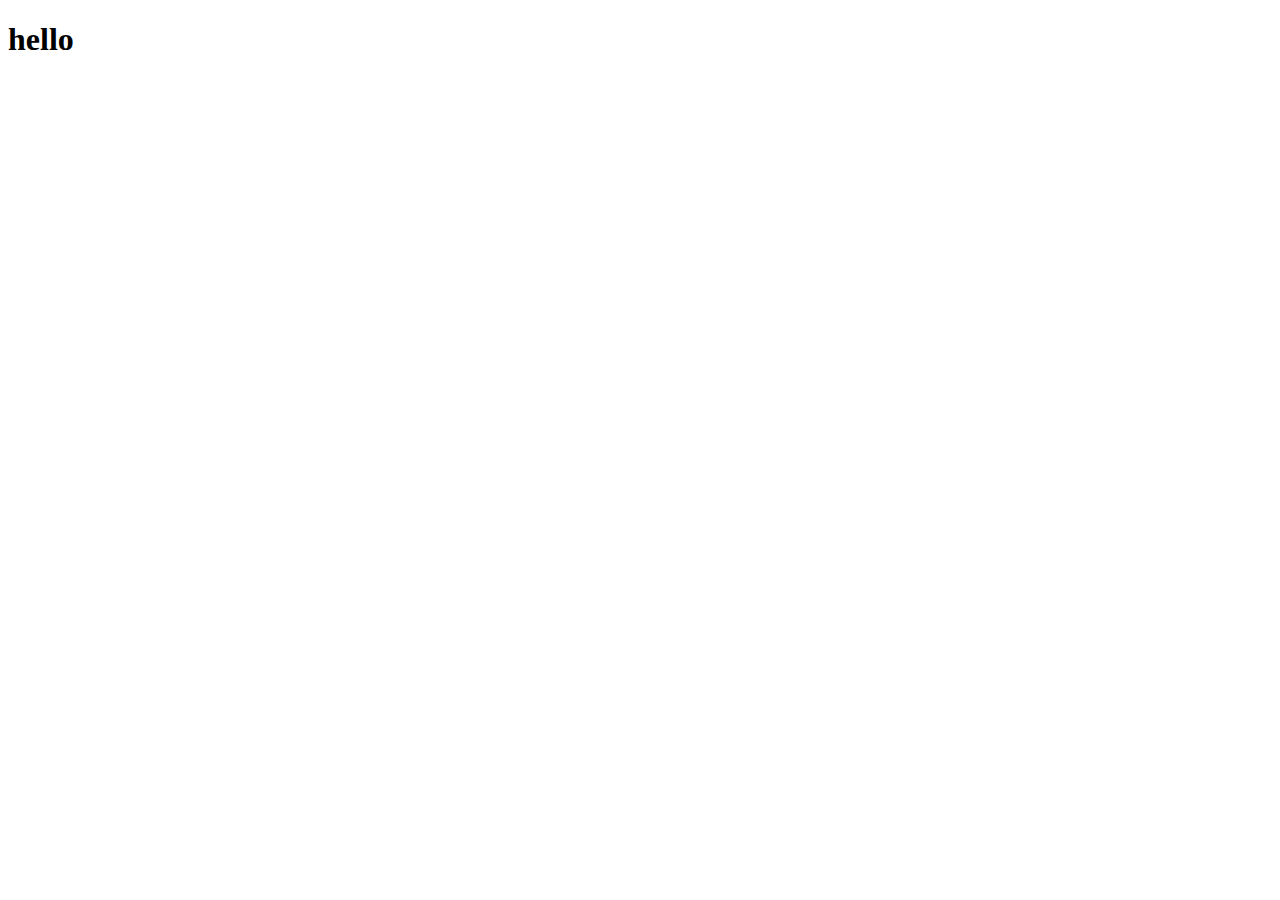
==== index.html @ ef029a80 "add" ====
<!DOCTYPE html>
<html lang="en">
  <head>
    <meta charset="UTF-8" />
    <meta http-equiv="X-UA-Compatible" content="IE=edge" />
    <meta name="viewport" content="width=device-width, initial-scale=1.0" />
    <title>Document</title>
  </head>
  <body>
    <h1>hello</h1>
  </body>
</html>
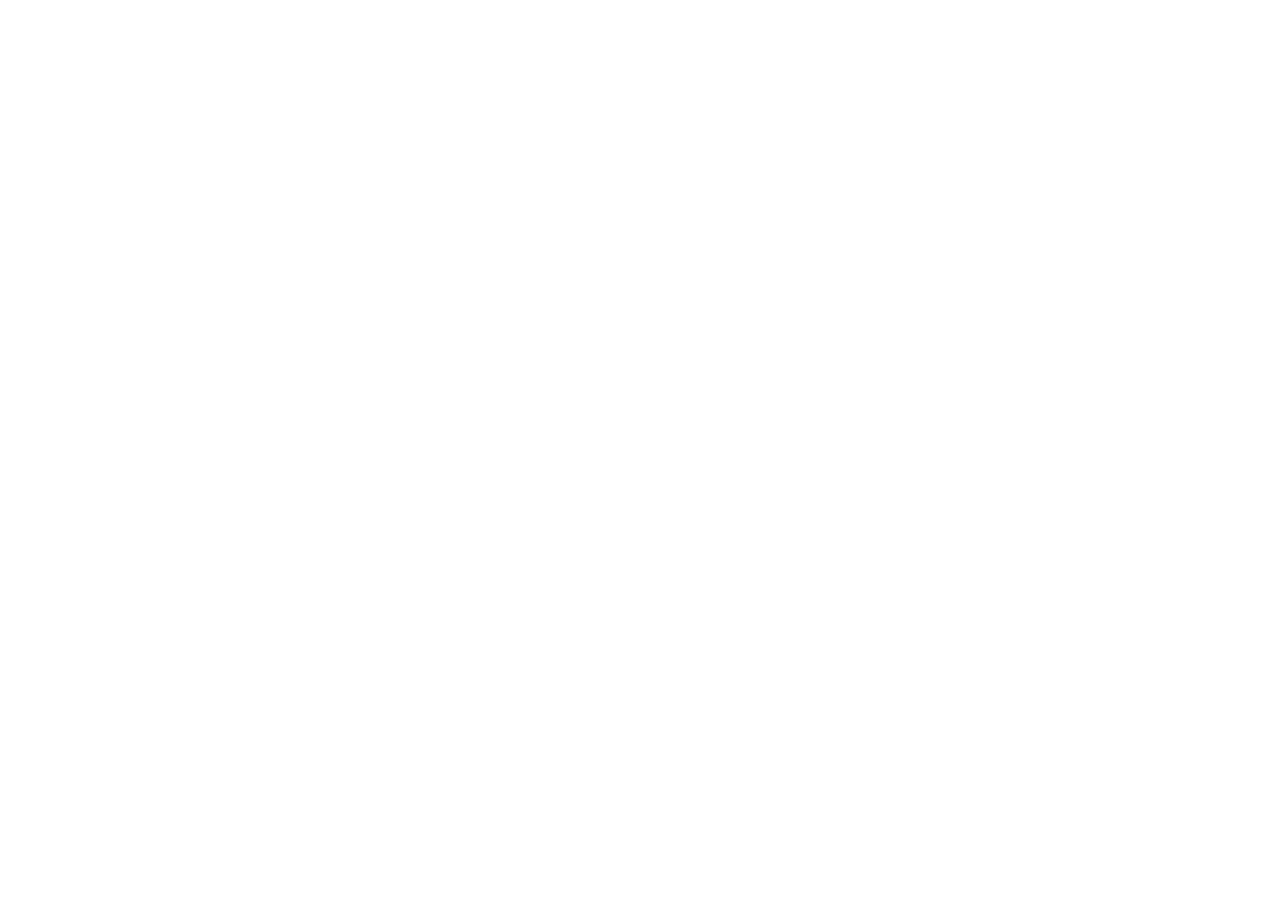
==== commit ef925814: "added" ====
--- a/index.html
+++ b/index.html
@@ -5,8 +5,11 @@
     <meta http-equiv="X-UA-Compatible" content="IE=edge" />
     <meta name="viewport" content="width=device-width, initial-scale=1.0" />
     <title>Document</title>
+    <link rel="stylesheet" href="/css/style.css" />
+    <link
+      href="https://fonts.googleapis.com/css2?family=Montserrat:wght@400;500;600;700&family=Roboto:wght@400;700&family=The+Nautigal:wght@700&display=swap"
+      rel="stylesheet"
+    />
   </head>
-  <body>
-    <h1>hello</h1>
-  </body>
+  <body></body>
 </html>
--- a/css/style.css
+++ b/css/style.css
@@ -0,0 +1,32 @@
+* {
+  margin: 0;
+  padding: 0;
+  box-sizing: border-box;
+}
+body {
+  font-family: "Montserrat", sans-serif;
+}
+.container {
+  max-width: 80%;
+}
+.flex-container {
+  display: flex;
+}
+.flex-item {
+  width: 100%;
+}
+
+@media only screen and (min-width: 768px) {
+  .flex-item {
+    width: 50%;
+  }
+}
+@media only screen and (min-width: 1024px) {
+  /*Big smartphones [426px -> 600px]*/
+  .container {
+    max-width: 900px;
+  }
+  .flex-item {
+    width: 33.3333%;
+  }
+}
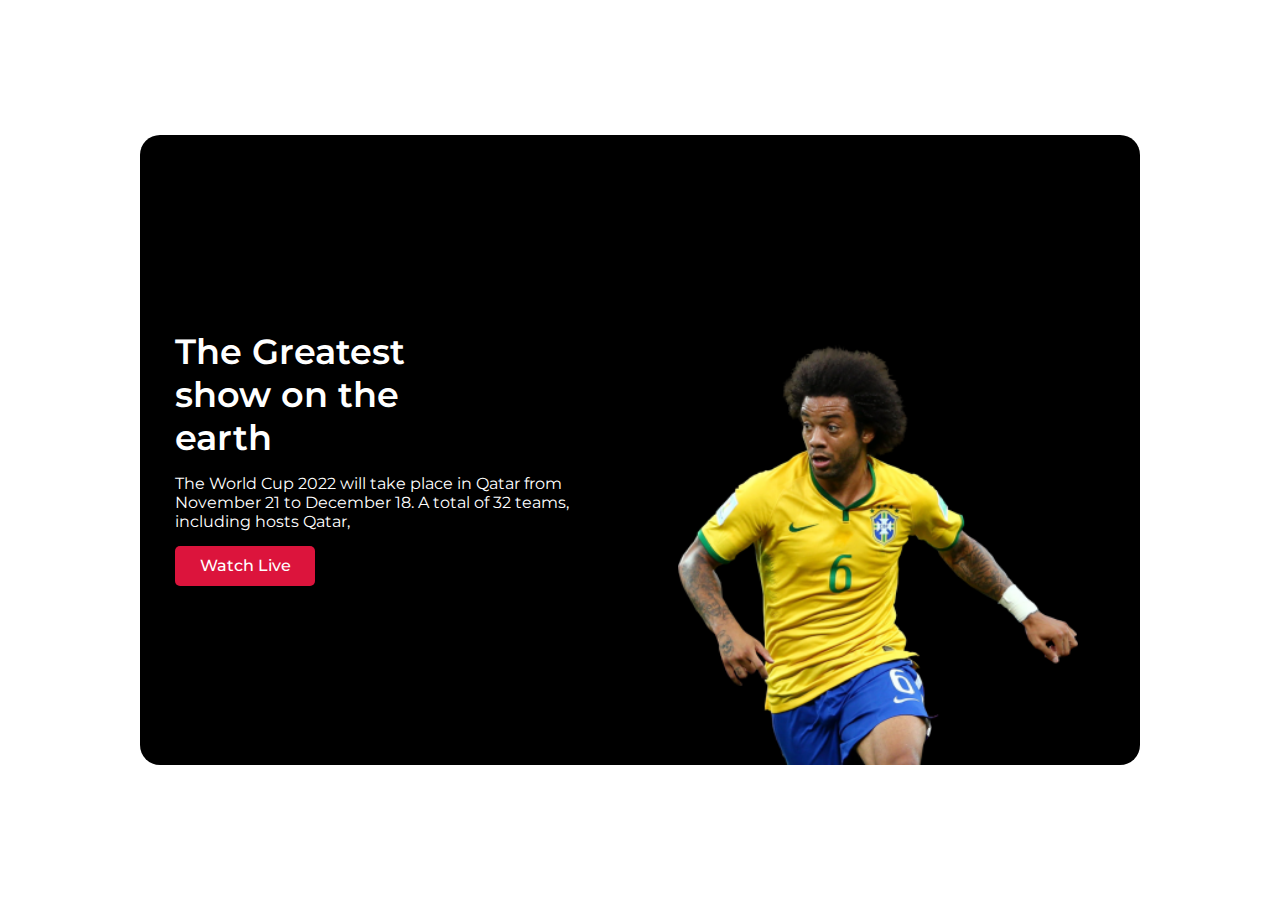
==== commit 30d62c68: "add" ====
--- a/index.html
+++ b/index.html
@@ -5,11 +5,48 @@
     <meta http-equiv="X-UA-Compatible" content="IE=edge" />
     <meta name="viewport" content="width=device-width, initial-scale=1.0" />
     <title>Document</title>
-    <link rel="stylesheet" href="/css/style.css" />
+    <link rel="stylesheet" href="./css/style.css" />
     <link
       href="https://fonts.googleapis.com/css2?family=Montserrat:wght@400;500;600;700&family=Roboto:wght@400;700&family=The+Nautigal:wght@700&display=swap"
       rel="stylesheet"
     />
+    <link
+      rel="stylesheet"
+      href="https://cdnjs.cloudflare.com/ajax/libs/font-awesome/6.1.1/css/all.min.css"
+      integrity="sha512-KfkfwYDsLkIlwQp6LFnl8zNdLGxu9YAA1QvwINks4PhcElQSvqcyVLLD9aMhXd13uQjoXtEKNosOWaZqXgel0g=="
+      crossorigin="anonymous"
+      referrerpolicy="no-referrer"
+    />
   </head>
-  <body></body>
+  <body>
+    <section class="banner-section">
+      <div class="container">
+        <div class="hero-section">
+          <div class="flex-container">
+            <div class="banner-left">
+              <h1>
+                The Greatest <br />
+                show on the <br />
+                earth
+              </h1>
+              <p>
+                The World Cup 2022 will take place in Qatar from November 21 to
+                December 18. A total of 32 teams, including hosts Qatar,
+              </p>
+              <a href="#" class="banner-btn"
+                >Watch Live
+                <span class="btn-arrow"
+                  ><i class="fa-solid fa-arrow-right"></i></span
+              ></a>
+            </div>
+            <div class="banner-right">
+              <div class="banner-img">
+                <img src="./assets/Banner Image.png" alt="" />
+              </div>
+            </div>
+          </div>
+        </div>
+      </div>
+    </section>
+  </body>
 </html>
--- a/css/style.css
+++ b/css/style.css
@@ -8,25 +8,135 @@
 }
 .container {
   max-width: 80%;
+  margin: 0 auto;
 }
-.flex-container {
+.hero-section .flex-container {
   display: flex;
+  flex-wrap: wrap;
+  height: 100%;
 }
 .flex-item {
   width: 100%;
 }
-
+.hero-section {
+  background: #000;
+  color: #fff;
+  height: 95vh;
+  border-radius: 8px;
+}
+.banner-left {
+  padding: 10px;
+  text-align: center;
+  margin-top: 15px;
+}
+.banner-btn {
+  width: 140px;
+  height: 40px;
+  background: crimson;
+  color: #fff;
+  font-weight: 500;
+  border: none;
+  border-radius: 5px;
+  padding: 8px 35px;
+  text-align: center;
+  text-decoration: none;
+  line-height: 40px;
+  outline: none;
+  transition: 0.5s;
+}
+.banner-btn:hover {
+  background: rgba(43, 42, 42, 0.849);
+}
+.btn-arrow i {
+  transition: 0.5s;
+}
+.banner-btn:hover .btn-arrow i {
+  transform: translateX(5px);
+}
+.banner-left p {
+  color: #fff;
+  font-size: 16px;
+  font-weight: 400;
+  padding: 10px 0;
+}
+.banner-right {
+  margin: 0 auto;
+  display: flex;
+  align-items: flex-end;
+}
+.banner-img img {
+  width: 250px;
+  margin-bottom: -4px;
+  overflow: hidden;
+}
 @media only screen and (min-width: 768px) {
   .flex-item {
     width: 50%;
   }
+  .hero-section .flex-container {
+    height: 100%;
+    flex-wrap: nowrap;
+  }
+  .hero-section {
+    height: 70vh;
+    border-radius: 20px;
+  }
+  .banner-left {
+    display: flex;
+    justify-content: center;
+    flex-direction: column;
+    text-align: left;
+    width: 50%;
+  }
+  .banner-left h1 {
+    color: #fff;
+    font-size: 35px;
+    font-weight: 600;
+  }
+  .banner-left p {
+    color: #fff;
+    font-size: 16px;
+    font-weight: 400;
+    padding: 15px 0;
+  }
+  .banner-img img {
+    width: 280px;
+  }
+  .hero-section {
+    display: flex;
+    align-items: center;
+    padding: 0px 25px;
+  }
+  .banner-btn {
+    padding: 0;
+  }
+  .banner-section {
+    display: flex;
+    align-items: center;
+    justify-content: center;
+    height: 100vh;
+  }
 }
-@media only screen and (min-width: 1024px) {
-  /*Big smartphones [426px -> 600px]*/
+@media only screen and (min-width: 1200px) {
   .container {
-    max-width: 900px;
+    max-width: 1000px;
   }
   .flex-item {
     width: 33.3333%;
   }
+  .hero-section .hero-section {
+    height: 100%;
+    display: flex;
+    align-items: center;
+    padding: 0px 30px;
+  }
+  .banner-section {
+    display: flex;
+    align-items: center;
+    justify-content: center;
+    height: 100vh;
+  }
+  .banner-img img {
+    width: 400px;
+  }
 }
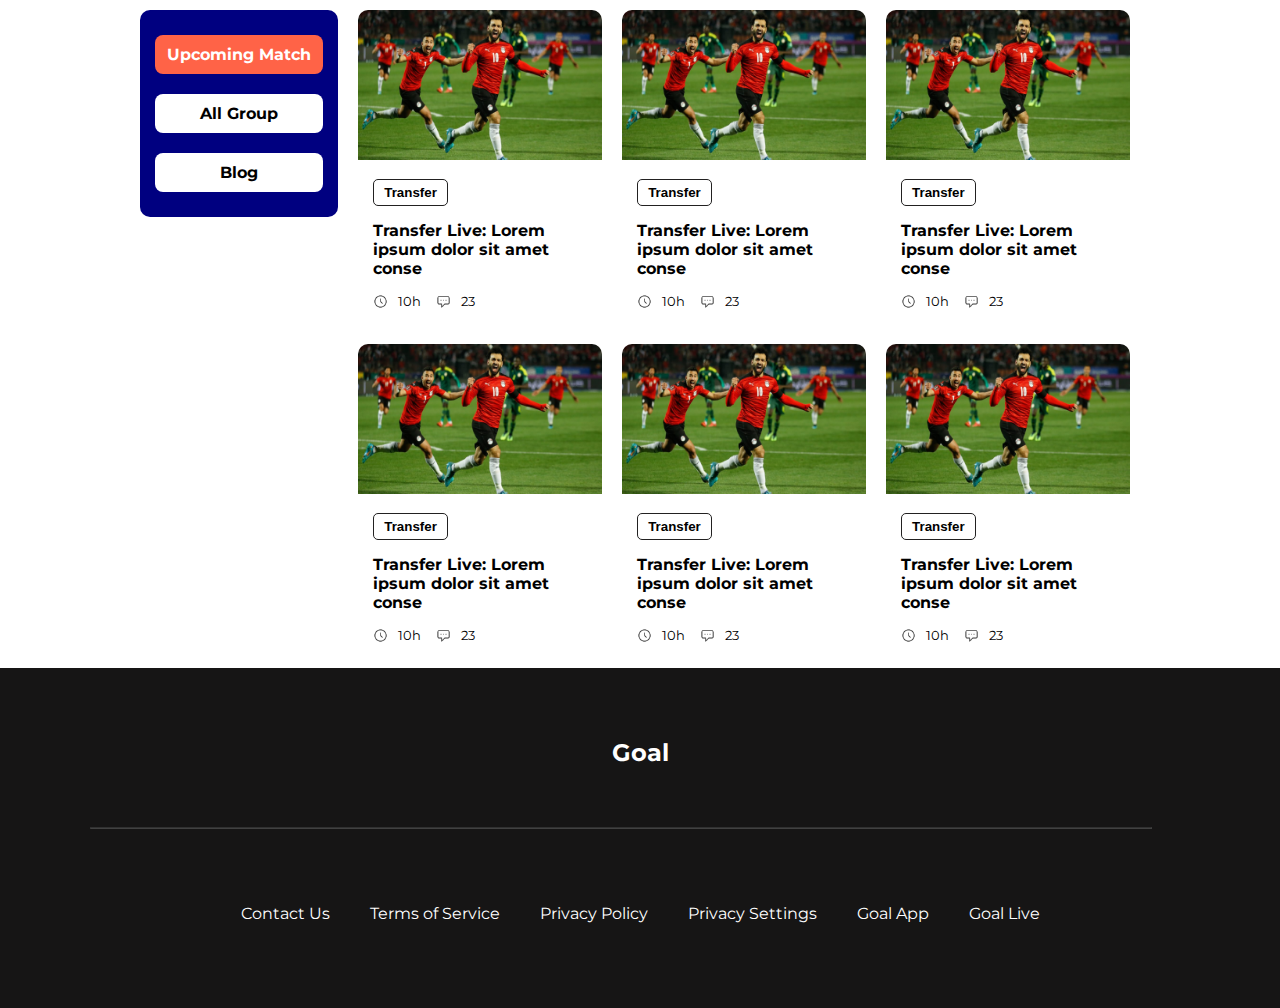
==== commit c51fdcc8: "added" ====
--- a/index.html
+++ b/index.html
@@ -10,43 +10,159 @@
       href="https://fonts.googleapis.com/css2?family=Montserrat:wght@400;500;600;700&family=Roboto:wght@400;700&family=The+Nautigal:wght@700&display=swap"
       rel="stylesheet"
     />
-    <link
-      rel="stylesheet"
-      href="https://cdnjs.cloudflare.com/ajax/libs/font-awesome/6.1.1/css/all.min.css"
-      integrity="sha512-KfkfwYDsLkIlwQp6LFnl8zNdLGxu9YAA1QvwINks4PhcElQSvqcyVLLD9aMhXd13uQjoXtEKNosOWaZqXgel0g=="
-      crossorigin="anonymous"
-      referrerpolicy="no-referrer"
-    />
   </head>
   <body>
-    <section class="banner-section">
-      <div class="container">
-        <div class="hero-section">
-          <div class="flex-container">
-            <div class="banner-left">
-              <h1>
-                The Greatest <br />
-                show on the <br />
-                earth
-              </h1>
-              <p>
-                The World Cup 2022 will take place in Qatar from November 21 to
-                December 18. A total of 32 teams, including hosts Qatar,
-              </p>
-              <a href="#" class="banner-btn"
-                >Watch Live
-                <span class="btn-arrow"
-                  ><i class="fa-solid fa-arrow-right"></i></span
-              ></a>
+    <section class="section-main container">
+      <div class="select-btn-container flex-container">
+        <div class="flex-item">
+          <a href="/Assignment2/page.html" class="btn active">Upcoming Match</a>
+        </div>
+        <div class="flex-item">
+          <a  href="#" class="btn">All Group</a>
+        </div>
+        <div class="flex-item">
+          <a  href="#"  class="btn">Blog</a>
+        </div>
+      </div>
+      <div class="flex-container card-container">
+        <div class="flex-item">
+          <div class="card">
+            <img src="./assets/Blog Image.png" alt="">
+            <div class="card-details">
+              <button>Transfer</button>
+              <h4>Transfer Live: Lorem ipsum dolor sit amet conse </h4>
+              
+              <div class="card-icons flex-container">
+                <div class="icon">
+                  <img src="./assets/Time Icon.png" alt="">
+                  <span>10h</span>
+                </div>
+                <div class="icon">
+                  <img src="./assets/Chat Icon.png" alt="">
+                  <span>23</span>
+                </div>
+              </div>
             </div>
-            <div class="banner-right">
-              <div class="banner-img">
-                <img src="./assets/Banner Image.png" alt="" />
+          </div>
+        </div>
+        <div class="flex-item">
+          <div class="card">
+            <img src="./assets/Blog Image.png" alt="">
+            <div class="card-details">
+              <button>Transfer</button>
+              <h4>Transfer Live: Lorem ipsum dolor sit amet conse </h4>
+              
+              <div class="card-icons flex-container">
+                <div class="icon">
+                  <img src="./assets/Time Icon.png" alt="">
+                  <span>10h</span>
+                </div>
+                <div class="icon">
+                  <img src="./assets/Chat Icon.png" alt="">
+                  <span>23</span>
+                </div>
+              </div>
+            </div>
+          </div>
+        </div>
+        <div class="flex-item">
+          <div class="card">
+            <img src="./assets/Blog Image.png" alt="">
+            <div class="card-details">
+              <button>Transfer</button>
+              <h4>Transfer Live: Lorem ipsum dolor sit amet conse </h4>
+              
+              <div class="card-icons flex-container">
+                <div class="icon">
+                  <img src="./assets/Time Icon.png" alt="">
+                  <span>10h</span>
+                </div>
+                <div class="icon">
+                  <img src="./assets/Chat Icon.png" alt="">
+                  <span>23</span>
+                </div>
+              </div>
+            </div>
+          </div>
+        </div>
+        <div class="flex-item">
+          <div class="card">
+            <img src="./assets/Blog Image.png" alt="">
+            <div class="card-details">
+              <button>Transfer</button>
+              <h4>Transfer Live: Lorem ipsum dolor sit amet conse </h4>
+              
+              <div class="card-icons flex-container">
+                <div class="icon">
+                  <img src="./assets/Time Icon.png" alt="">
+                  <span>10h</span>
+                </div>
+                <div class="icon">
+                  <img src="./assets/Chat Icon.png" alt="">
+                  <span>23</span>
+                </div>
+              </div>
+            </div>
+          </div>
+        </div>
+        <div class="flex-item">
+          <div class="card">
+            <img src="./assets/Blog Image.png" alt="">
+            <div class="card-details">
+              <button>Transfer</button>
+              <h4>Transfer Live: Lorem ipsum dolor sit amet conse </h4>
+              
+              <div class="card-icons flex-container">
+                <div class="icon">
+                  <img src="./assets/Time Icon.png" alt="">
+                  <span>10h</span>
+                </div>
+                <div class="icon">
+                  <img src="./assets/Chat Icon.png" alt="">
+                  <span>23</span>
+                </div>
+              </div>
+            </div>
+          </div>
+        </div>
+        <div class="flex-item">
+          <div class="card">
+            <img src="./assets/Blog Image.png" alt="">
+            <div class="card-details">
+              <button>Transfer</button>
+              <h4>Transfer Live: Lorem ipsum dolor sit amet conse </h4>
+              
+              <div class="card-icons flex-container">
+                <div class="icon">
+                  <img src="./assets/Time Icon.png" alt="">
+                  <span>10h</span>
+                </div>
+                <div class="icon">
+                  <img src="./assets/Chat Icon.png" alt="">
+                  <span>23</span>
+                </div>
               </div>
             </div>
           </div>
         </div>
       </div>
+      <div class="view-all-btn">
+        <a  href="#" class="btn active">View All</a>
+      </div>
     </section>
+    <footer class="footer-section">
+      <div>
+        <h2 class="footer-title">Goal</h2>
+      </div>
+      <hr>
+      <div class="footer-menu flex-container container">
+        <a href="#">Contact Us</a>
+        <a href="#">Terms of Service</a>
+        <a href="#">Privacy Policy</a>
+        <a href="#">Privacy Settings</a>
+        <a href="#">Goal App</a>
+        <a href="#">Goal Live</a>
+      </div>
+    </footer>
   </body>
 </html>
--- a/css/style.css
+++ b/css/style.css
@@ -8,115 +8,201 @@
 }
 .container {
   max-width: 80%;
-  margin: 0 auto;
-}
-.hero-section .flex-container {
+  margin: auto;
+}
+.flex-container {
   display: flex;
   flex-wrap: wrap;
-  height: 100%;
 }
 .flex-item {
   width: 100%;
 }
-.hero-section {
-  background: #000;
+
+/* styles for selected btns  */
+.select-btn-container {
+  margin-bottom: 20px;
+}
+
+.select-btn-container .flex-item {
+  text-align: center;
+} 
+
+a , button {
+  cursor: pointer;
+  text-decoration: none;
+}
+
+.btn {
+  padding: 10px 40px;
+  border-radius: 8px;
+  border: none;
+  display: inline-block;
+  margin: 3px 0;
+  font-weight: 700;
+  color: black;
+}
+
+/* styles for card  */
+.card {
+  padding: 10px;
+}
+
+.card img {
+  width: 100%;
+  border-top-left-radius: 10px;
+  border-top-right-radius: 10px;
+  height: 150px;
+}
+
+.card-details {
+  padding: 15px;
+}
+
+.card button {
+  padding: 5px 10px;
+  border: 1px solid rgb(34, 33, 33);
+  border-radius: 5px;
+  background: transparent;
+  font-weight: 700;
+}
+
+.card h4 {
+  font-weight: 700;
+  margin: 15px 0;
+}
+
+.card span {
+  font-size: 13px;
+  margin-left: 10px;
+}
+
+.btn.active {
+  background: tomato;
   color: #fff;
-  height: 95vh;
-  border-radius: 8px;
-}
-.banner-left {
+}
+
+.card-icons img {
+  width: 15px;
+  height: auto;
+}
+
+.icon {
+  display: flex;
+  align-items: center;
+  margin-right: 15px;
+}
+
+/* styles for view-all-btn   */
+.view-all-btn {
+  display: none;
+  text-align: center;
+  margin: 40px 0;
+}
+
+.view-all-btn .btn {
+  padding: 15px 30px;
+}
+
+
+/* styles for footer-section */
+.footer-section {
+  background: rgb(22, 21, 21);
+  color: #fff;
+}
+
+.footer-section hr {
+  width: 90%;
+  margin: auto;
+  opacity: 0.2;
+}
+
+.footer-title {
+  font-weight: 700;
+  text-align: center;
+  padding: 20px 0;
+}
+
+.footer-menu {
+  justify-content: center;
+  flex-direction: column;
+  text-align: center;
+  padding: 20px 0;
+}
+
+.footer-menu a {
+  color: #fff;
+  padding: 15px 0;
+}
+
+
+/* styles for website2 card */
+
+.card2 {
   padding: 10px;
-  text-align: center;
-  margin-top: 15px;
-}
-.banner-btn {
-  width: 140px;
-  height: 40px;
-  background: crimson;
-  color: #fff;
-  font-weight: 500;
-  border: none;
-  border-radius: 5px;
-  padding: 8px 35px;
-  text-align: center;
-  text-decoration: none;
-  line-height: 40px;
-  outline: none;
-  transition: 0.5s;
-}
-.banner-btn:hover {
-  background: rgba(43, 42, 42, 0.849);
-}
-.btn-arrow i {
-  transition: 0.5s;
-}
-.banner-btn:hover .btn-arrow i {
-  transform: translateX(5px);
-}
-.banner-left p {
-  color: #fff;
-  font-size: 16px;
-  font-weight: 400;
-  padding: 10px 0;
-}
-.banner-right {
-  margin: 0 auto;
-  display: flex;
-  align-items: flex-end;
-}
-.banner-img img {
-  width: 250px;
-  margin-bottom: -4px;
-  overflow: hidden;
-}
+  display: flex;
+  align-items: center;
+  justify-content: center;
+}
+
+.card2-container {
+  width: 100%;
+}
+
+.card2-top {
+  display: flex;
+  align-items: center;
+  margin-bottom: 15px;
+  justify-content: center;
+}
+
+.card2-top img {
+  width: 90px;
+  height: 100%;
+}
+
+.card2-top span {
+  margin: 0 10px;
+  font-weight: 700;
+}
+
+.card2-details {
+  text-align: center;
+}
+
+.card2-details h4 {
+  margin: 10px 0;
+}
+
+.card2-details p {
+  margin: 10px 0;
+}
+/* media queries for breakpoints */
 @media only screen and (min-width: 768px) {
   .flex-item {
     width: 50%;
   }
-  .hero-section .flex-container {
-    height: 100%;
-    flex-wrap: nowrap;
-  }
-  .hero-section {
-    height: 70vh;
-    border-radius: 20px;
-  }
-  .banner-left {
-    display: flex;
-    justify-content: center;
-    flex-direction: column;
-    text-align: left;
-    width: 50%;
-  }
-  .banner-left h1 {
-    color: #fff;
-    font-size: 35px;
-    font-weight: 600;
-  }
-  .banner-left p {
-    color: #fff;
-    font-size: 16px;
-    font-weight: 400;
-    padding: 15px 0;
-  }
-  .banner-img img {
-    width: 280px;
-  }
-  .hero-section {
-    display: flex;
-    align-items: center;
-    padding: 0px 25px;
-  }
-  .banner-btn {
-    padding: 0;
-  }
-  .banner-section {
-    display: flex;
-    align-items: center;
-    justify-content: center;
-    height: 100vh;
-  }
-}
+
+  .select-btn-container .flex-item {
+    width: 33.3333%;
+  }
+
+  .view-all-btn {
+    display: block;
+  }
+
+  .btn {
+    padding: 10px 20px;
+  }
+
+  .footer-menu {
+    flex-direction: row;
+  }
+
+  .footer-menu a {
+    padding: 15px 20px;
+  }
+}
+
 @media only screen and (min-width: 1200px) {
   .container {
     max-width: 1000px;
@@ -124,19 +210,59 @@
   .flex-item {
     width: 33.3333%;
   }
-  .hero-section .hero-section {
-    height: 100%;
+
+  .section-main {
     display: flex;
-    align-items: center;
-    padding: 0px 30px;
-  }
-  .banner-section {
-    display: flex;
-    align-items: center;
-    justify-content: center;
-    height: 100vh;
-  }
-  .banner-img img {
-    width: 400px;
-  }
-}
+  }
+
+  .select-btn-container {
+    width: 200px;
+  }
+
+  .card-container {
+    width: 80%;
+  }
+
+  .view-all-btn {
+    display: none;
+  }
+
+  .select-btn-container .flex-item {
+    width: 100%;
+  }
+
+  .select-btn-container {
+    height: fit-content;
+  }
+
+  .select-btn-container {
+    background-color: navy;
+    margin-top: 10px;
+    border-radius: 10px;
+    padding: 15px;
+    margin-right: 10px;
+  }
+
+  .select-btn-container .btn {
+    width: 100%;
+    margin: 10px 0;
+    padding: 10px 0;
+    width: 100%;
+  }
+
+  .select-btn-container .btn {
+    background-color: #fff;
+  }
+
+  .select-btn-container .btn.btn.active {
+    background: tomato;
+  }
+
+  .footer-section {
+    padding: 50px;
+  }
+
+  .footer-section hr {
+    margin: 40px;
+  }
+}
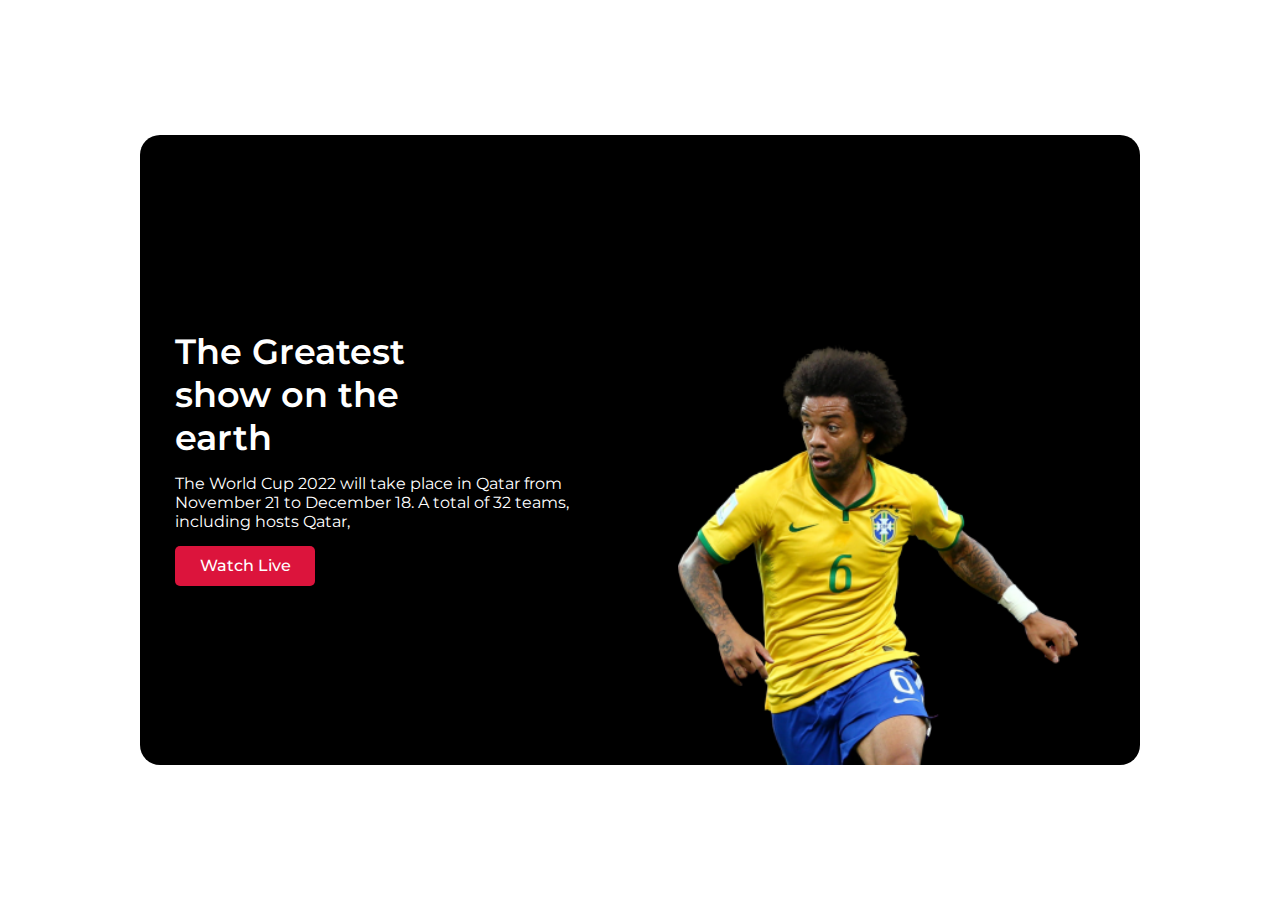
==== commit 6b2b05f5: "added" ====
--- a/index.html
+++ b/index.html
@@ -10,159 +10,43 @@
       href="https://fonts.googleapis.com/css2?family=Montserrat:wght@400;500;600;700&family=Roboto:wght@400;700&family=The+Nautigal:wght@700&display=swap"
       rel="stylesheet"
     />
+    <link
+      rel="stylesheet"
+      href="https://cdnjs.cloudflare.com/ajax/libs/font-awesome/6.1.1/css/all.min.css"
+      integrity="sha512-KfkfwYDsLkIlwQp6LFnl8zNdLGxu9YAA1QvwINks4PhcElQSvqcyVLLD9aMhXd13uQjoXtEKNosOWaZqXgel0g=="
+      crossorigin="anonymous"
+      referrerpolicy="no-referrer"
+    />
   </head>
   <body>
-    <section class="section-main container">
-      <div class="select-btn-container flex-container">
-        <div class="flex-item">
-          <a href="/Assignment2/page.html" class="btn active">Upcoming Match</a>
-        </div>
-        <div class="flex-item">
-          <a  href="#" class="btn">All Group</a>
-        </div>
-        <div class="flex-item">
-          <a  href="#"  class="btn">Blog</a>
-        </div>
-      </div>
-      <div class="flex-container card-container">
-        <div class="flex-item">
-          <div class="card">
-            <img src="./assets/Blog Image.png" alt="">
-            <div class="card-details">
-              <button>Transfer</button>
-              <h4>Transfer Live: Lorem ipsum dolor sit amet conse </h4>
-              
-              <div class="card-icons flex-container">
-                <div class="icon">
-                  <img src="./assets/Time Icon.png" alt="">
-                  <span>10h</span>
-                </div>
-                <div class="icon">
-                  <img src="./assets/Chat Icon.png" alt="">
-                  <span>23</span>
-                </div>
-              </div>
+    <section class="banner-section">
+      <div class="container">
+        <div class="hero-section">
+          <div class="flex-container">
+            <div class="banner-left">
+              <h1>
+                The Greatest <br />
+                show on the <br />
+                earth
+              </h1>
+              <p>
+                The World Cup 2022 will take place in Qatar from November 21 to
+                December 18. A total of 32 teams, including hosts Qatar,
+              </p>
+              <a href="#" class="banner-btn"
+                >Watch Live
+                <span class="btn-arrow"
+                  ><i class="fa-solid fa-arrow-right"></i></span
+              ></a>
             </div>
-          </div>
-        </div>
-        <div class="flex-item">
-          <div class="card">
-            <img src="./assets/Blog Image.png" alt="">
-            <div class="card-details">
-              <button>Transfer</button>
-              <h4>Transfer Live: Lorem ipsum dolor sit amet conse </h4>
-              
-              <div class="card-icons flex-container">
-                <div class="icon">
-                  <img src="./assets/Time Icon.png" alt="">
-                  <span>10h</span>
-                </div>
-                <div class="icon">
-                  <img src="./assets/Chat Icon.png" alt="">
-                  <span>23</span>
-                </div>
-              </div>
-            </div>
-          </div>
-        </div>
-        <div class="flex-item">
-          <div class="card">
-            <img src="./assets/Blog Image.png" alt="">
-            <div class="card-details">
-              <button>Transfer</button>
-              <h4>Transfer Live: Lorem ipsum dolor sit amet conse </h4>
-              
-              <div class="card-icons flex-container">
-                <div class="icon">
-                  <img src="./assets/Time Icon.png" alt="">
-                  <span>10h</span>
-                </div>
-                <div class="icon">
-                  <img src="./assets/Chat Icon.png" alt="">
-                  <span>23</span>
-                </div>
-              </div>
-            </div>
-          </div>
-        </div>
-        <div class="flex-item">
-          <div class="card">
-            <img src="./assets/Blog Image.png" alt="">
-            <div class="card-details">
-              <button>Transfer</button>
-              <h4>Transfer Live: Lorem ipsum dolor sit amet conse </h4>
-              
-              <div class="card-icons flex-container">
-                <div class="icon">
-                  <img src="./assets/Time Icon.png" alt="">
-                  <span>10h</span>
-                </div>
-                <div class="icon">
-                  <img src="./assets/Chat Icon.png" alt="">
-                  <span>23</span>
-                </div>
-              </div>
-            </div>
-          </div>
-        </div>
-        <div class="flex-item">
-          <div class="card">
-            <img src="./assets/Blog Image.png" alt="">
-            <div class="card-details">
-              <button>Transfer</button>
-              <h4>Transfer Live: Lorem ipsum dolor sit amet conse </h4>
-              
-              <div class="card-icons flex-container">
-                <div class="icon">
-                  <img src="./assets/Time Icon.png" alt="">
-                  <span>10h</span>
-                </div>
-                <div class="icon">
-                  <img src="./assets/Chat Icon.png" alt="">
-                  <span>23</span>
-                </div>
-              </div>
-            </div>
-          </div>
-        </div>
-        <div class="flex-item">
-          <div class="card">
-            <img src="./assets/Blog Image.png" alt="">
-            <div class="card-details">
-              <button>Transfer</button>
-              <h4>Transfer Live: Lorem ipsum dolor sit amet conse </h4>
-              
-              <div class="card-icons flex-container">
-                <div class="icon">
-                  <img src="./assets/Time Icon.png" alt="">
-                  <span>10h</span>
-                </div>
-                <div class="icon">
-                  <img src="./assets/Chat Icon.png" alt="">
-                  <span>23</span>
-                </div>
+            <div class="banner-right">
+              <div class="banner-img">
+                <img src="./assets/Banner Image.png" alt="" />
               </div>
             </div>
           </div>
         </div>
       </div>
-      <div class="view-all-btn">
-        <a  href="#" class="btn active">View All</a>
-      </div>
     </section>
-    <footer class="footer-section">
-      <div>
-        <h2 class="footer-title">Goal</h2>
-      </div>
-      <hr>
-      <div class="footer-menu flex-container container">
-        <a href="#">Contact Us</a>
-        <a href="#">Terms of Service</a>
-        <a href="#">Privacy Policy</a>
-        <a href="#">Privacy Settings</a>
-        <a href="#">Goal App</a>
-        <a href="#">Goal Live</a>
-      </div>
-    </footer>
   </body>
-</html>
+</html>--- a/css/style.css
+++ b/css/style.css
@@ -8,14 +8,67 @@
 }
 .container {
   max-width: 80%;
+  margin: 0 auto;
   margin: auto;
 }
-.flex-container {
+.hero-section .flex-container {
   display: flex;
   flex-wrap: wrap;
+  height: 100%;
 }
 .flex-item {
   width: 100%;
+}
+.hero-section {
+  background: #000;
+  color: #fff;
+  height: 95vh;
+  border-radius: 8px;
+}
+.banner-left {
+  padding: 10px;
+  text-align: center;
+  margin-top: 15px;
+}
+.banner-btn {
+  width: 140px;
+  height: 40px;
+  background: crimson;
+  color: #fff;
+  font-weight: 500;
+  border: none;
+  border-radius: 5px;
+  padding: 8px 35px;
+  text-align: center;
+  text-decoration: none;
+  line-height: 40px;
+  outline: none;
+  transition: 0.5s;
+}
+.banner-btn:hover {
+  background: rgba(43, 42, 42, 0.849);
+}
+.btn-arrow i {
+  transition: 0.5s;
+}
+.banner-btn:hover .btn-arrow i {
+  transform: translateX(5px);
+}
+.banner-left p {
+  color: #fff;
+  font-size: 16px;
+  font-weight: 400;
+  padding: 10px 0;
+}
+.banner-right {
+  margin: 0 auto;
+  display: flex;
+  align-items: flex-end;
+}
+.banner-img img {
+  width: 250px;
+  margin-bottom: -4px;
+  overflow: hidden;
 }
 
 /* styles for selected btns  */
@@ -181,6 +234,49 @@
   .flex-item {
     width: 50%;
   }
+  .hero-section .flex-container {
+    height: 100%;
+    flex-wrap: nowrap;
+  }
+  .hero-section {
+    height: 70vh;
+    border-radius: 20px;
+  }
+  .banner-left {
+    display: flex;
+    justify-content: center;
+    flex-direction: column;
+    text-align: left;
+    width: 50%;
+  }
+  .banner-left h1 {
+    color: #fff;
+    font-size: 35px;
+    font-weight: 600;
+  }
+  .banner-left p {
+    color: #fff;
+    font-size: 16px;
+    font-weight: 400;
+    padding: 15px 0;
+  }
+  .banner-img img {
+    width: 280px;
+  }
+  .hero-section {
+    display: flex;
+    align-items: center;
+    padding: 0px 25px;
+  }
+  .banner-btn {
+    padding: 0;
+  }
+  .banner-section {
+    display: flex;
+    align-items: center;
+    justify-content: center;
+    height: 100vh;
+  }
 
   .select-btn-container .flex-item {
     width: 33.3333%;
@@ -210,7 +306,21 @@
   .flex-item {
     width: 33.3333%;
   }
-
+  .hero-section .hero-section {
+    height: 100%;
+    display: flex;
+    align-items: center;
+    padding: 0px 30px;
+  }
+  .banner-section {
+    display: flex;
+    align-items: center;
+    justify-content: center;
+    height: 100vh;
+  }
+  .banner-img img {
+    width: 400px;
+  }
   .section-main {
     display: flex;
   }
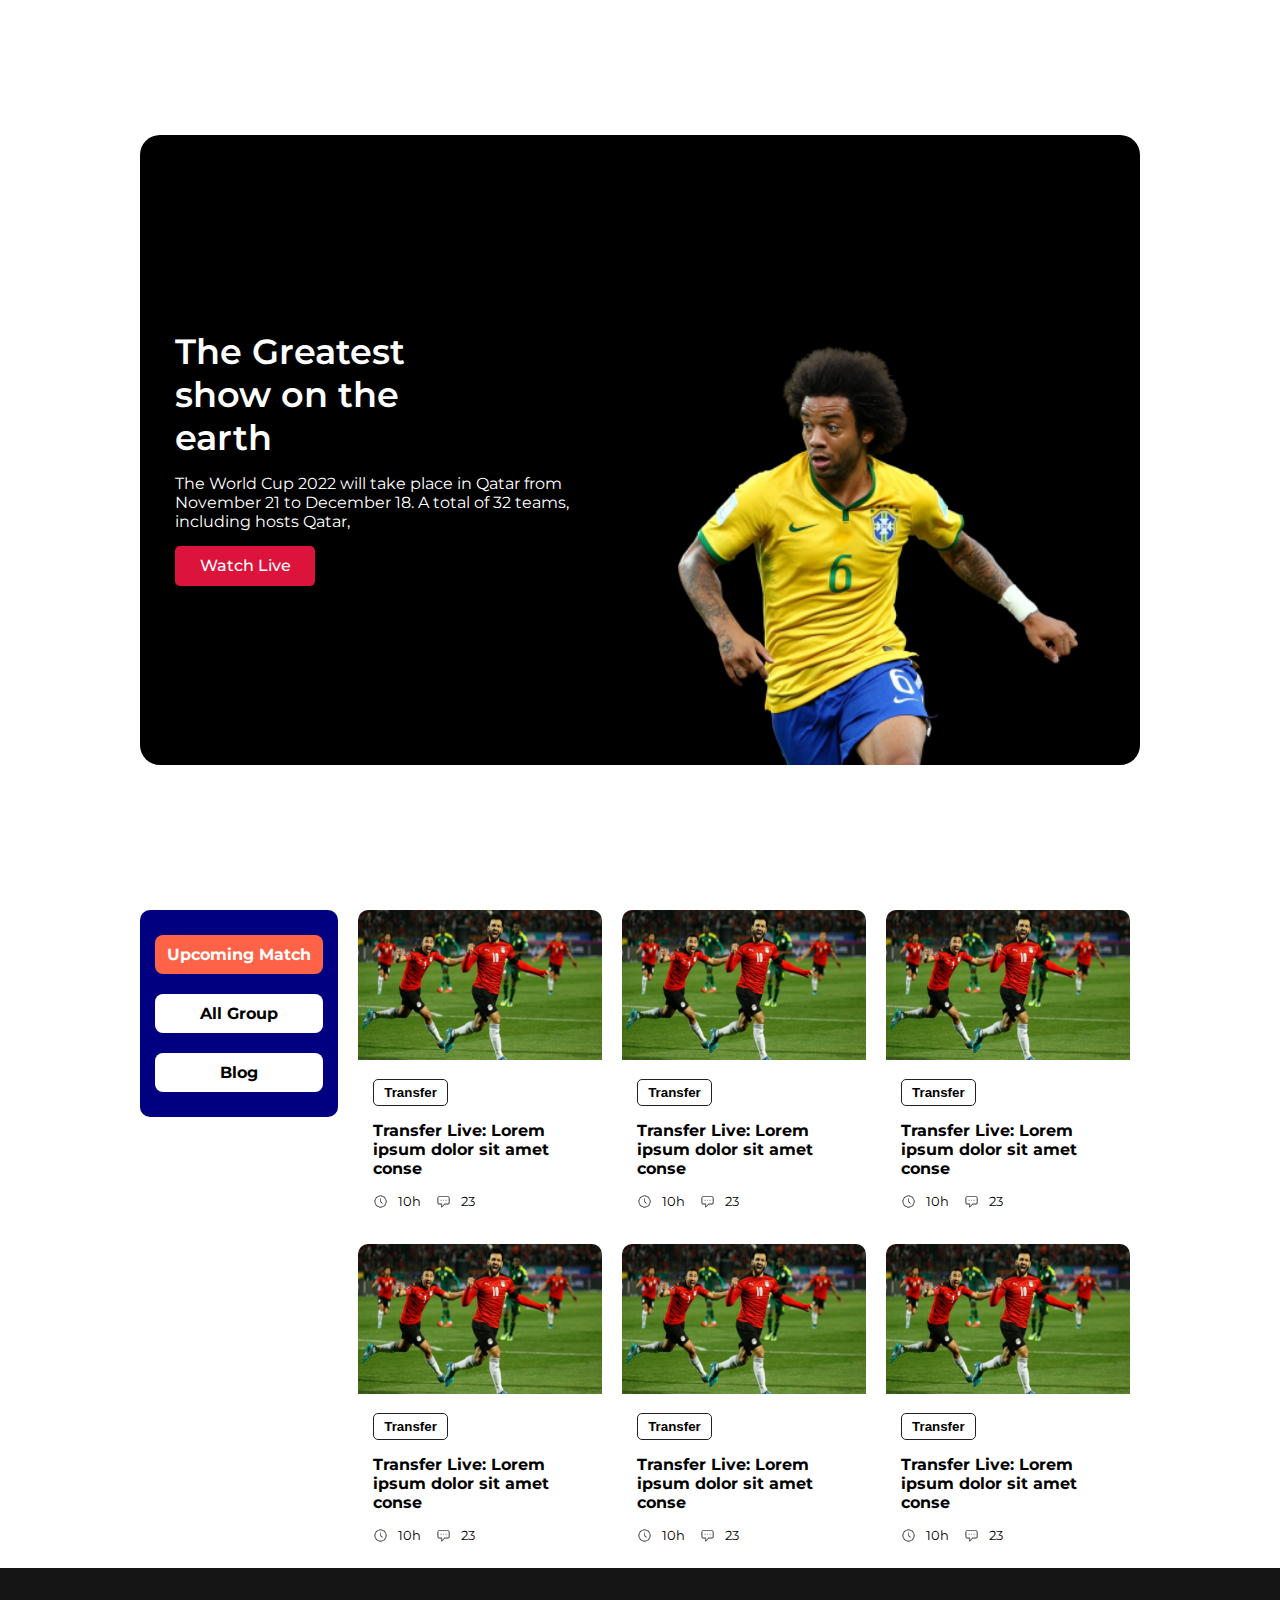
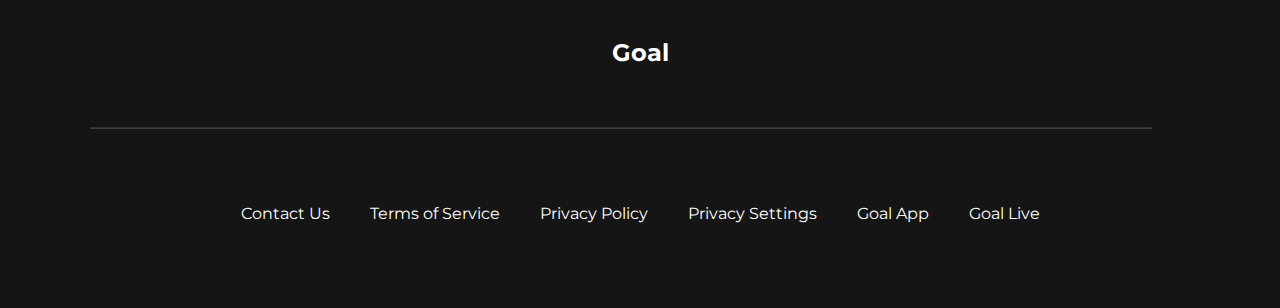
==== commit d73a4c3f: "added" ====
--- a/index.html
+++ b/index.html
@@ -48,5 +48,157 @@
         </div>
       </div>
     </section>
+    <section class="section-main container">
+      <div class="select-btn-container flex-container">
+        <div class="flex-item">
+          <a href="/Assignment2/page.html" class="btn active">Upcoming Match</a>
+        </div>
+        <div class="flex-item">
+          <a  href="#" class="btn">All Group</a>
+        </div>
+        <div class="flex-item">
+          <a  href="#"  class="btn">Blog</a>
+        </div>
+      </div>
+      <div class="flex-container card-container">
+        <div class="flex-item">
+          <div class="card">
+            <img src="./assets/Blog Image.png" alt="">
+            <div class="card-details">
+              <button>Transfer</button>
+              <h4>Transfer Live: Lorem ipsum dolor sit amet conse </h4>
+              
+              <div class="card-icons flex-container">
+                <div class="icon">
+                  <img src="./assets/Time Icon.png" alt="">
+                  <span>10h</span>
+                </div>
+                <div class="icon">
+                  <img src="./assets/Chat Icon.png" alt="">
+                  <span>23</span>
+                </div>
+              </div>
+            </div>
+          </div>
+        </div>
+        <div class="flex-item">
+          <div class="card">
+            <img src="./assets/Blog Image.png" alt="">
+            <div class="card-details">
+              <button>Transfer</button>
+              <h4>Transfer Live: Lorem ipsum dolor sit amet conse </h4>
+              
+              <div class="card-icons flex-container">
+                <div class="icon">
+                  <img src="./assets/Time Icon.png" alt="">
+                  <span>10h</span>
+                </div>
+                <div class="icon">
+                  <img src="./assets/Chat Icon.png" alt="">
+                  <span>23</span>
+                </div>
+              </div>
+            </div>
+          </div>
+        </div>
+        <div class="flex-item">
+          <div class="card">
+            <img src="./assets/Blog Image.png" alt="">
+            <div class="card-details">
+              <button>Transfer</button>
+              <h4>Transfer Live: Lorem ipsum dolor sit amet conse </h4>
+              
+              <div class="card-icons flex-container">
+                <div class="icon">
+                  <img src="./assets/Time Icon.png" alt="">
+                  <span>10h</span>
+                </div>
+                <div class="icon">
+                  <img src="./assets/Chat Icon.png" alt="">
+                  <span>23</span>
+                </div>
+              </div>
+            </div>
+          </div>
+        </div>
+        <div class="flex-item">
+          <div class="card">
+            <img src="./assets/Blog Image.png" alt="">
+            <div class="card-details">
+              <button>Transfer</button>
+              <h4>Transfer Live: Lorem ipsum dolor sit amet conse </h4>
+              
+              <div class="card-icons flex-container">
+                <div class="icon">
+                  <img src="./assets/Time Icon.png" alt="">
+                  <span>10h</span>
+                </div>
+                <div class="icon">
+                  <img src="./assets/Chat Icon.png" alt="">
+                  <span>23</span>
+                </div>
+              </div>
+            </div>
+          </div>
+        </div>
+        <div class="flex-item">
+          <div class="card">
+            <img src="./assets/Blog Image.png" alt="">
+            <div class="card-details">
+              <button>Transfer</button>
+              <h4>Transfer Live: Lorem ipsum dolor sit amet conse </h4>
+              
+              <div class="card-icons flex-container">
+                <div class="icon">
+                  <img src="./assets/Time Icon.png" alt="">
+                  <span>10h</span>
+                </div>
+                <div class="icon">
+                  <img src="./assets/Chat Icon.png" alt="">
+                  <span>23</span>
+                </div>
+              </div>
+            </div>
+          </div>
+        </div>
+        <div class="flex-item">
+          <div class="card">
+            <img src="./assets/Blog Image.png" alt="">
+            <div class="card-details">
+              <button>Transfer</button>
+              <h4>Transfer Live: Lorem ipsum dolor sit amet conse </h4>
+              
+              <div class="card-icons flex-container">
+                <div class="icon">
+                  <img src="./assets/Time Icon.png" alt="">
+                  <span>10h</span>
+                </div>
+                <div class="icon">
+                  <img src="./assets/Chat Icon.png" alt="">
+                  <span>23</span>
+                </div>
+              </div>
+            </div>
+          </div>
+        </div>
+      </div>
+      <div class="view-all-btn">
+        <a  href="#" class="btn active">View All</a>
+      </div>
+    </section>
+    <footer class="footer-section">
+      <div>
+        <h2 class="footer-title">Goal</h2>
+      </div>
+      <hr>
+      <div class="footer-menu flex-container container">
+        <a href="#">Contact Us</a>
+        <a href="#">Terms of Service</a>
+        <a href="#">Privacy Policy</a>
+        <a href="#">Privacy Settings</a>
+        <a href="#">Goal App</a>
+        <a href="#">Goal Live</a>
+      </div>
+    </footer>
   </body>
 </html>--- a/css/style.css
+++ b/css/style.css
@@ -6,10 +6,13 @@
 body {
   font-family: "Montserrat", sans-serif;
 }
+.flex-container {
+  display: flex;
+  flex-wrap: wrap;
+}
 .container {
   max-width: 80%;
   margin: 0 auto;
-  margin: auto;
 }
 .hero-section .flex-container {
   display: flex;
@@ -229,7 +232,6 @@
 .card2-details p {
   margin: 10px 0;
 }
-/* media queries for breakpoints */
 @media only screen and (min-width: 768px) {
   .flex-item {
     width: 50%;
@@ -277,7 +279,6 @@
     justify-content: center;
     height: 100vh;
   }
-
   .select-btn-container .flex-item {
     width: 33.3333%;
   }
@@ -298,7 +299,6 @@
     padding: 15px 20px;
   }
 }
-
 @media only screen and (min-width: 1200px) {
   .container {
     max-width: 1000px;
@@ -375,4 +375,4 @@
   .footer-section hr {
     margin: 40px;
   }
-}
+}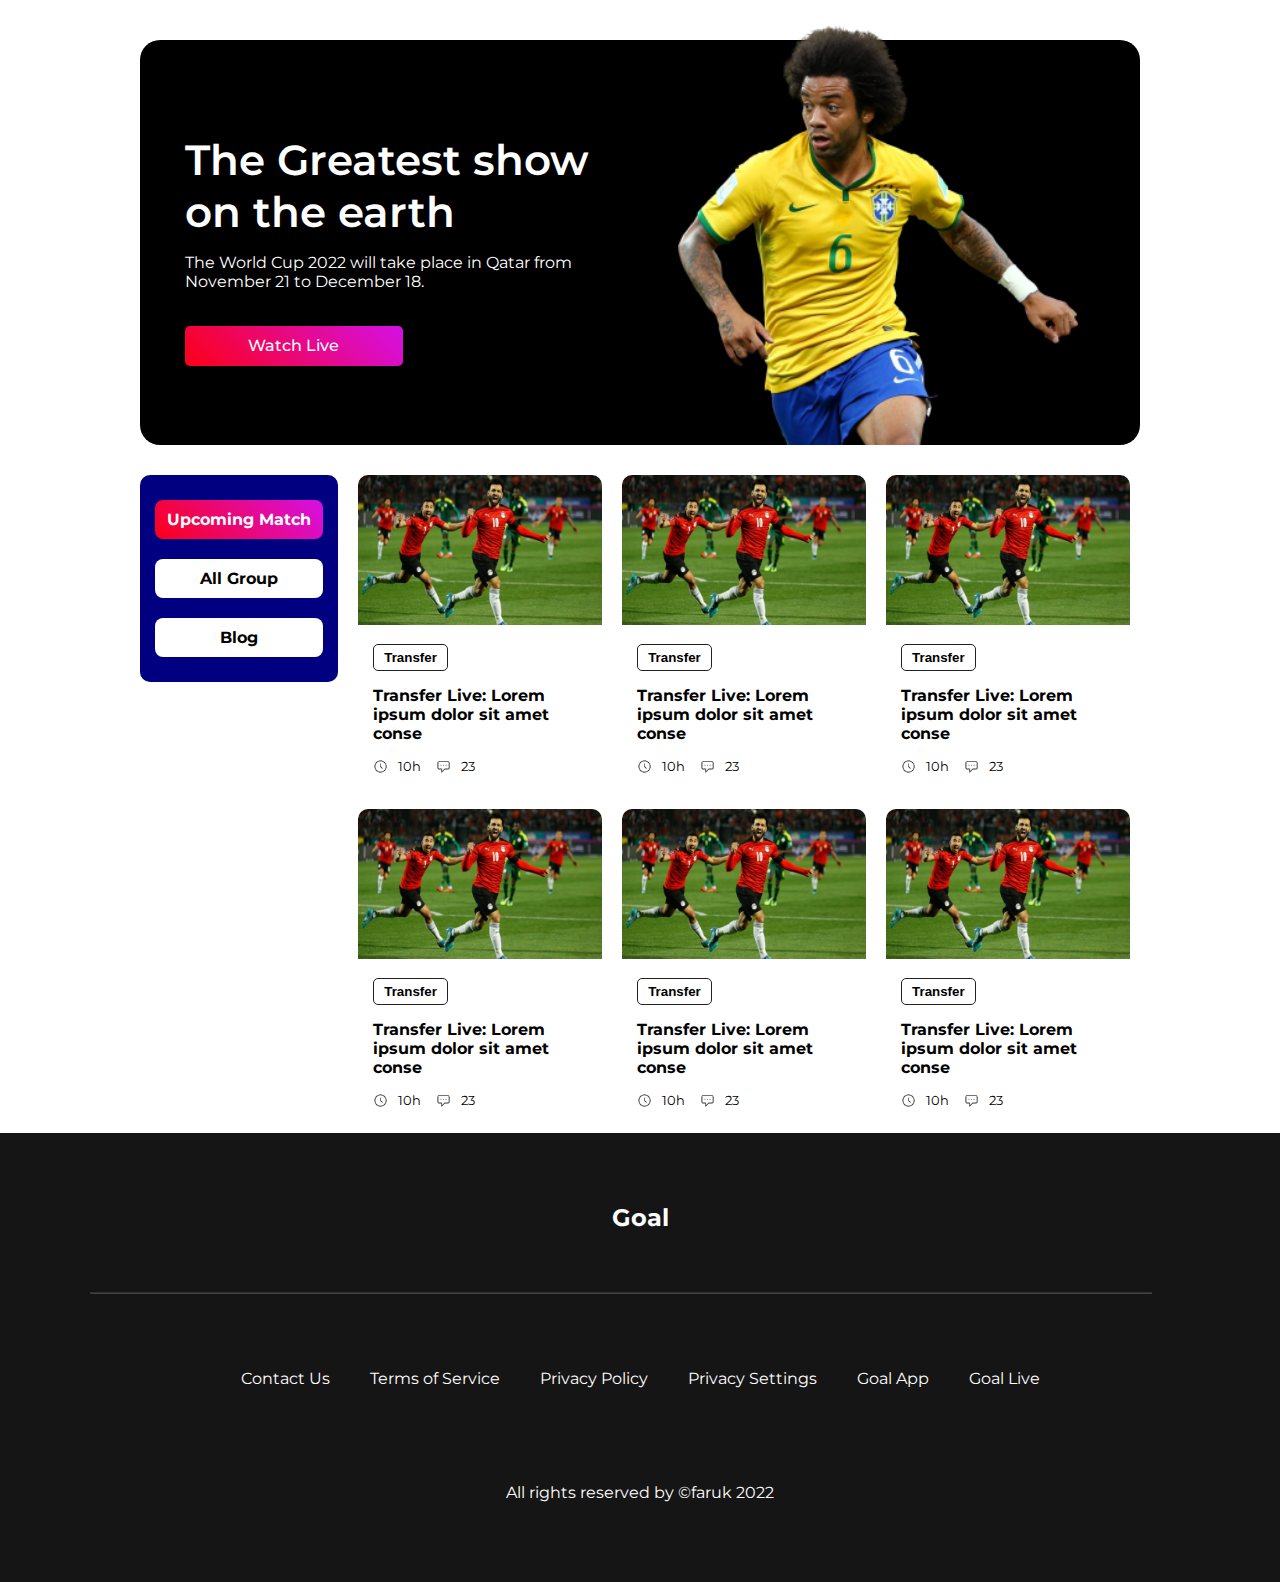
==== commit f0d6bbee: "added" ====
--- a/index.html
+++ b/index.html
@@ -17,6 +17,7 @@
       crossorigin="anonymous"
       referrerpolicy="no-referrer"
     />
+    <link rel="stylesheet" href="https://cdnjs.cloudflare.com/ajax/libs/font-awesome/6.1.1/css/all.min.css" integrity="sha512-KfkfwYDsLkIlwQp6LFnl8zNdLGxu9YAA1QvwINks4PhcElQSvqcyVLLD9aMhXd13uQjoXtEKNosOWaZqXgel0g==" crossorigin="anonymous" referrerpolicy="no-referrer" />
   </head>
   <body>
     <section class="banner-section">
@@ -25,13 +26,13 @@
           <div class="flex-container">
             <div class="banner-left">
               <h1>
-                The Greatest <br />
-                show on the <br />
+                The Greatest
+                show  on the
                 earth
               </h1>
               <p>
                 The World Cup 2022 will take place in Qatar from November 21 to
-                December 18. A total of 32 teams, including hosts Qatar,
+                December 18.
               </p>
               <a href="#" class="banner-btn"
                 >Watch Live
@@ -199,6 +200,23 @@
         <a href="#">Goal App</a>
         <a href="#">Goal Live</a>
       </div>
+      <div class="flex-container container social-icon">
+        <a href="https://github.com/farukhn" target="_blank"
+          ><i class="fa-brands fa-facebook"></i
+        ></a>
+        <a
+          href="https://www.linkedin.com/in/md-faruk-hossain-737851221/"
+          target="_blank"
+          ><i class="fa-brands fa-linkedin"></i
+        ></a>
+        <a
+          href="https://www.facebook.com/people/MD-Faruk-Hossain/100007170407807/"
+          target="_blank"
+        >
+          <i class="fa-brands fa-github"></i
+        ></a>
+      </div>
+      <p class="copyright-text">All rights reserved by ©faruk 2022</p>
     </footer>
   </body>
 </html>--- a/css/style.css
+++ b/css/style.css
@@ -3,65 +3,108 @@
   padding: 0;
   box-sizing: border-box;
 }
+
 body {
   font-family: "Montserrat", sans-serif;
 }
+
 .flex-container {
   display: flex;
   flex-wrap: wrap;
 }
+
 .container {
-  max-width: 80%;
+  max-width: 90%;
   margin: 0 auto;
 }
+
 .hero-section .flex-container {
   display: flex;
   flex-wrap: wrap;
   height: 100%;
 }
+
 .flex-item {
   width: 100%;
 }
+
 .hero-section {
   background: #000;
   color: #fff;
-  height: 95vh;
+  height: 65vh;
   border-radius: 8px;
 }
+
+.hero-section:hover {
+  animation: bg-animate 3s linear infinite;
+}
+
+@keyframes bg-animate {
+    0%   {
+      background: linear-gradient(45deg, rgba(2,0,36,1) 0%, rgba(9,9,121,1) 39%, rgb(0, 89, 255) 100%);
+    }
+    25%  {
+      background: linear-gradient(60deg, rgba(2,0,36,1) 0%, rgba(9,9,121,1) 39%, rgb(0, 89, 255) 100%);
+    }
+    50%  {
+      background: linear-gradient(90deg, rgba(2,0,36,1) 0%, rgba(9,9,121,1) 39%, rgb(0, 89, 255) 100%);
+    }
+    75%  {
+      background: linear-gradient(60deg, rgba(2,0,36,1) 0%, rgba(9,9,121,1) 39%, rgb(0, 89, 255) 100%);
+    }
+    100% {
+      background: linear-gradient(45deg, rgba(2,0,36,1) 0%, rgba(9,9,121,1) 39%, rgb(0, 89, 255) 100%);
+    }
+}
+
+.banner-section {
+  padding-top: 20px;
+  box-sizing: content-box;
+}
+
 .banner-left {
   padding: 10px;
   text-align: center;
   margin-top: 15px;
 }
+
 .banner-btn {
-  width: 140px;
-  height: 40px;
-  background: crimson;
+  background: linear-gradient(45deg, rgba(252,0,22,1) 0%, rgba(213,16,230,1) 100%);
   color: #fff;
   font-weight: 500;
   border: none;
   border-radius: 5px;
-  padding: 8px 35px;
+  padding: 5px 20px;
   text-align: center;
   text-decoration: none;
   line-height: 40px;
   outline: none;
   transition: 0.5s;
-}
+  margin-top: 20px;
+  display: inline-block;
+}
+
 .banner-btn:hover {
   background: rgba(43, 42, 42, 0.849);
 }
+
 .btn-arrow i {
   transition: 0.5s;
 }
+
 .banner-btn:hover .btn-arrow i {
   transform: translateX(5px);
 }
+
+.banner-left {
+  padding:  0 55px;
+}
+
 .banner-left p {
   color: #fff;
   font-size: 16px;
   font-weight: 400;
-  padding: 10px 0;
+  padding: 20px 0;
 }
 .banner-right {
   margin: 0 auto;
@@ -76,7 +119,7 @@
 
 /* styles for selected btns  */
 .select-btn-container {
-  margin-bottom: 20px;
+  margin: 20px 0;
 }
 
 .select-btn-container .flex-item {
@@ -89,7 +132,7 @@
 }
 
 .btn {
-  padding: 10px 40px;
+  padding: 15px 40px;
   border-radius: 8px;
   border: none;
   display: inline-block;
@@ -133,7 +176,7 @@
 }
 
 .btn.active {
-  background: tomato;
+  background: linear-gradient(45deg, rgba(252,0,22,1) 0%, rgba(213,16,230,1) 100%);
   color: #fff;
 }
 
@@ -232,6 +275,26 @@
 .card2-details p {
   margin: 10px 0;
 }
+
+.social-icon {
+  display: flex;
+  justify-content: center;
+}
+.social-icon a {
+  color: #fff;
+  text-decoration: none;
+  font-size: 25px;
+}
+.social-icon i {
+  margin-left: 15px;
+}
+
+.copyright-text {
+  text-align: center;
+  color: #fff;
+  padding: 30px 0;
+}
+
 @media only screen and (min-width: 768px) {
   .flex-item {
     width: 50%;
@@ -241,44 +304,58 @@
     flex-wrap: nowrap;
   }
   .hero-section {
-    height: 70vh;
+    height: 45vh;
     border-radius: 20px;
   }
+
+  .banner-section {
+    padding-top: 40px;
+  }
+
   .banner-left {
     display: flex;
     justify-content: center;
     flex-direction: column;
     text-align: left;
     width: 50%;
-  }
+    padding: 0 20px;
+  }
+
   .banner-left h1 {
     color: #fff;
-    font-size: 35px;
+    font-size: 42px;
     font-weight: 600;
   }
+
   .banner-left p {
     color: #fff;
     font-size: 16px;
     font-weight: 400;
     padding: 15px 0;
   }
+
   .banner-img img {
-    width: 280px;
-  }
+    width: 300px;
+  }
+
   .hero-section {
     display: flex;
     align-items: center;
     padding: 0px 25px;
   }
+
   .banner-btn {
     padding: 0;
-  }
+    width: inherit;
+  }
+
   .banner-section {
     display: flex;
     align-items: center;
     justify-content: center;
-    height: 100vh;
-  }
+    height: 45vh;
+  }
+
   .select-btn-container .flex-item {
     width: 33.3333%;
   }
@@ -312,15 +389,17 @@
     align-items: center;
     padding: 0px 30px;
   }
+
   .banner-section {
     display: flex;
     align-items: center;
     justify-content: center;
-    height: 100vh;
-  }
+  }
+
   .banner-img img {
     width: 400px;
   }
+  
   .section-main {
     display: flex;
   }
@@ -335,6 +414,10 @@
 
   .view-all-btn {
     display: none;
+  }
+  
+  .section-main {
+    margin-top: 20px;
   }
 
   .select-btn-container .flex-item {
@@ -365,7 +448,7 @@
   }
 
   .select-btn-container .btn.btn.active {
-    background: tomato;
+    background: linear-gradient(45deg, rgba(252,0,22,1) 0%, rgba(213,16,230,1) 100%);
   }
 
   .footer-section {
